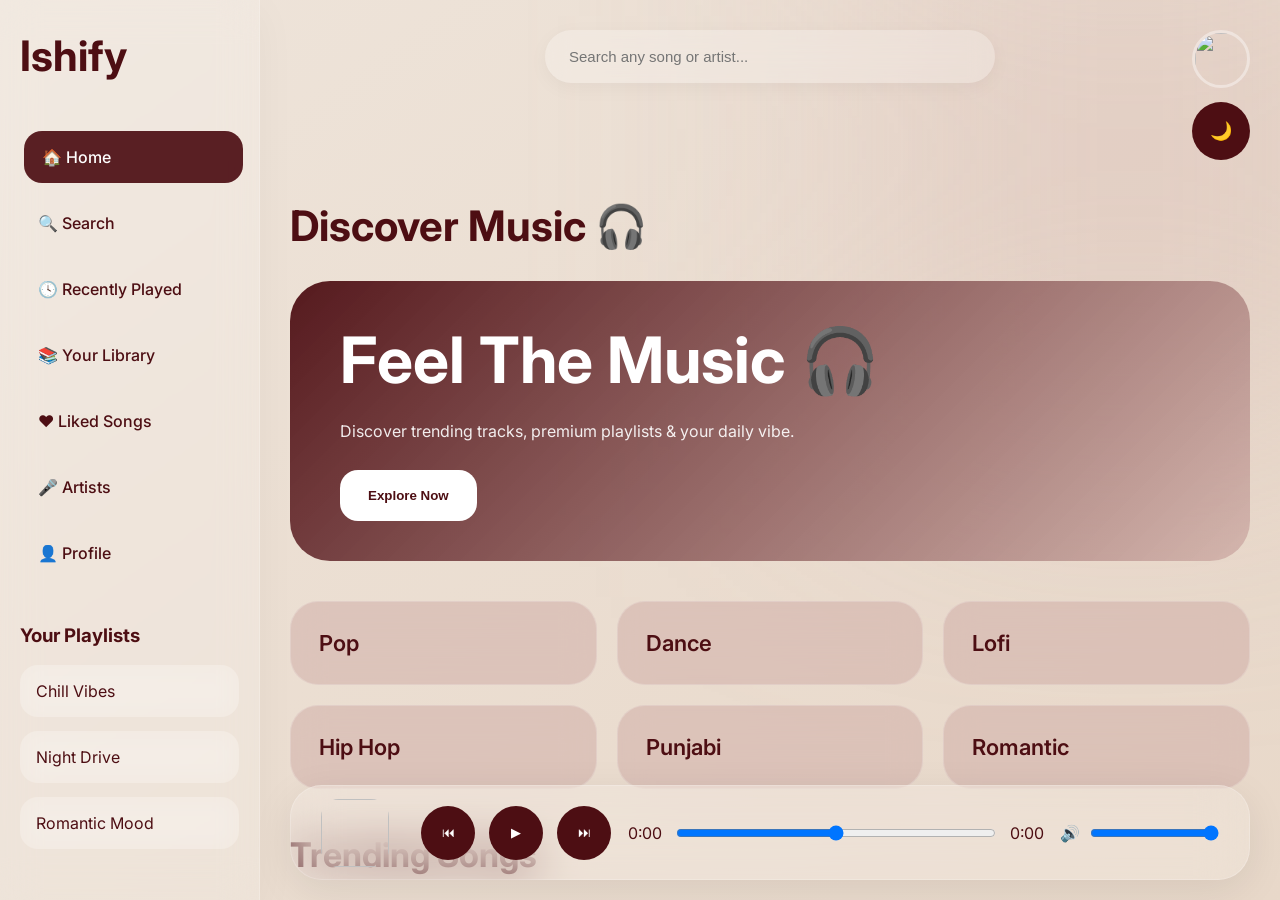
==== index.html @ 374d0b2f "Initial Commit" ====
<!DOCTYPE html>
<html lang="en">

<head>

  <meta charset="UTF-8">

  <meta name="viewport"
        content="width=device-width, initial-scale=1.0">

  <title>Ishify</title>

  <link rel="stylesheet" href="style.css">

  <link rel="preconnect"
        href="https://fonts.googleapis.com">

  <link href="https://fonts.googleapis.com/css2?family=Inter:wght@300;400;500;600;700&display=swap"
        rel="stylesheet">

</head>

<body>

<div class="container">

  <!-- SIDEBAR -->

  <aside class="sidebar">

    <h1 class="logo">Ishify</h1>

    <nav>

      <ul>

        <li class="active" id="homeBtn">
          🏠 Home
        </li>

        <li id="searchBtn">
          🔍 Search
        </li>

        <li id="recentBtn">
          🕓 Recently Played
        </li>

        <li id="libraryBtn">
          📚 Your Library
        </li>

        <li id="likedBtn">
          ❤️ Liked Songs
        </li>

        <li id="artistBtn">
          🎤 Artists
        </li>

        <li id="profileBtn">
          👤 Profile
        </li>

      </ul>

    </nav>



    <!-- PLAYLISTS -->

    <div class="playlist-section">

      <h3>Your Playlists</h3>

      <div class="playlist-card">
        Chill Vibes
      </div>

      <div class="playlist-card">
        Night Drive
      </div>

      <div class="playlist-card">
        Romantic Mood
      </div>

    </div>

  </aside>



  <!-- MAIN -->

  <main class="main-content">

    <div class="topbar">



  <!-- EMPTY LEFT -->

  <div></div>



  <!-- SEARCH -->

  <div class="search-wrapper">

    <input
    type="text"
    id="searchInput"
    placeholder="Search any song or artist...">

  </div>



  <!-- RIGHT -->

  <div class="topbar-right">

    <img
    id="profileTopbar"
    src="https://images.unsplash.com/photo-1494790108377-be9c29b29330?q=80&w=1200&auto=format&fit=crop">


    <button id="themeToggle">
      🌙
    </button>

  </div>

</div>



    <!-- HOME PAGE -->

    <div id="homePage">

      <h1 class="heading">
        Discover Music 🎧
      </h1>


    <div class="hero-banner">

        <div>

            <h1>
                Feel The Music 🎧
            </h1>

            <p>
            Discover trending tracks,
            premium playlists &
            your daily vibe.
            </p>

            <button>
                Explore Now
            </button>

        </div>

    </div>
      <!-- GENRES -->

      <div class="genre-grid">

        <div class="genre-card"
        data-genre="pop">
          Pop
        </div>

        <div class="genre-card"
        data-genre="dance">
          Dance
        </div>

        <div class="genre-card"
        data-genre="lofi">
          Lofi
        </div>

        <div class="genre-card"
        data-genre="hiphop">
          Hip Hop
        </div>

        <div class="genre-card"
        data-genre="punjabi">
          Punjabi
        </div>

        <div class="genre-card"
        data-genre="romantic">
          Romantic
        </div>

      </div>



      <!-- SONGS -->

      <section id="trendingSection">

        <div class="section-title">

        <h2>Trending Songs</h2>

        </div>

        <div class="song-grid"
        id="songGrid">

        </div>

      </section>



      <!-- PODCASTS -->

      <section>

        <div class="section-title">

          <h2>Popular Podcasts</h2>

        </div>


        <div class="made-grid">

          <div class="made-card">

            <img src="https://images.unsplash.com/photo-1478737270239-2f02b77fc618?q=80&w=1200&auto=format&fit=crop">

            <h4>Tech Talks</h4>

            <p>Technology Podcast</p>

          </div>


          <div class="made-card">

            <img src="https://images.unsplash.com/photo-1493225457124-a3eb161ffa5f?q=80&w=1200&auto=format&fit=crop">

            <h4>Late Night Talks</h4>

            <p>Entertainment Podcast</p>

          </div>


          <div class="made-card">

            <img src="https://images.unsplash.com/photo-1516280440614-37939bbacd81?q=80&w=1200&auto=format&fit=crop">

            <h4>Mindset Daily</h4>

            <p>Self Growth Podcast</p>

          </div>

        </div>

      </section>



      <!-- ARTISTS -->

      <section>

        <div class="section-title">

          <h2>Popular Artists</h2>

        </div>


        <div class="made-grid">

          <div class="made-card">

            <img src="https://i.scdn.co/image/ab6761610000e5eb4293385d324db8558179afd9">

            <h4>Arijit Singh</h4>

            <p>Bollywood • Romantic</p>

          </div>


          <div class="made-card">

            <img src="https://i.scdn.co/image/ab6761610000e5eb8ae7f2aaa9817a704a87ea36">

            <h4>Shubh</h4>

            <p>Punjabi • Hip Hop</p>

          </div>


          <div class="made-card">

            <img src="https://i.scdn.co/image/ab6761610000e5eb54e3f0d10f0f7b3b6c9d4d1d">

            <h4>The Weeknd</h4>

            <p>Pop • Synthwave</p>

          </div>

        </div>

      </section>

    </div>

  </main>

</div>



<!-- PLAYER -->

<div class="player">

  <div class="song-info">

    <img id="cover">

    <div>

      <h3 id="title"></h3>

      <p id="artist"></p>

    </div>

  </div>



  <div class="controls">

    <button id="prev">
      ⏮
    </button>

    <button id="play">
      ▶
    </button>

    <button id="next">
      ⏭
    </button>

  </div>



  <div class="progress-area">

    <span id="currentTime">
      0:00
    </span>

    <input type="range"
    id="progress">

    <span id="duration">
      0:00
    </span>

  </div>



  <div class="volume-area">

    🔊

    <input
    type="range"
    id="volume"
    min="0"
    max="1"
    step="0.1"
    value="1">

  </div>

</div>



<audio id="audio"></audio>

<script src="app.js"></script>

</body>
</html>
---- style.css ----
*{
  margin:0;
  padding:0;
  box-sizing:border-box;
}

body{

  font-family:'Inter',sans-serif;
  position:relative;
  background:
  linear-gradient(
    to bottom right,
    #EEE4DA,
    #E8D8C9
  );

  color:#4D0E13;

  overflow:hidden;

}
body::before{

  content:"";

  position:fixed;

  width:500px;
  height:500px;

  background:
  rgba(205,170,164,0.35);

  filter:blur(140px);

  top:-100px;
  right:-100px;

  z-index:-1;

}



/* CONTAINER */

.container{
  display:flex;
  height:100vh;
}



/* SIDEBAR */

.sidebar{

  width:260px;

  padding:30px 20px;

  backdrop-filter:blur(18px);

  background:
  rgba(255,255,255,0.18);

  border-right:
  1px solid rgba(255,255,255,0.2);

  box-shadow:
  0 10px 40px rgba(0,0,0,0.04);

}

.logo{

  font-size:42px;

  margin-bottom:50px;

  font-weight:700;

}

.sidebar ul{
  list-style:none;
}

.sidebar li{

  padding:16px 18px;

  border-radius:18px;

  margin-bottom:14px;

  cursor:pointer;

  transition:0.35s ease;

  font-weight:500;

}

.sidebar li:hover,
.sidebar .active{

  background:
  rgba(77,14,19,0.92);

  color:white;

  transform:translateX(4px);

}



/* PLAYLISTS */

.playlist-section{

  margin-top:45px;

}

.playlist-section h3{

  margin-bottom:18px;

}

.playlist-card{

  padding:16px;

  margin-bottom:14px;

  border-radius:18px;

  cursor:pointer;

  transition:0.35s ease;

  background:
  rgba(255,255,255,0.18);

  backdrop-filter:blur(12px);

}

.playlist-card:hover{

  transform:translateY(-4px);

  background:#4D0E13;

  color:white;

}



/* MAIN */

.main-content{

  flex:1;
  scroll-behavior:smooth;
  padding:30px;

  overflow-y:auto;

  padding-bottom:140px;

}



/* TOPBAR */

/* SEARCH CENTER */

.search-wrapper{

  position:absolute;

  left:50%;

  transform:translateX(-50%);

}



/* RIGHT AREA */

.topbar-right{

  display:flex;

  flex-direction:column;

  align-items:center;

  gap:14px;

}

/* TOPBAR FIX */

.topbar{

  position:relative;

  display:flex;

  justify-content:flex-end;

  align-items:flex-start;

  margin-bottom:40px;

}

.hero-banner{

  height:280px;

  border-radius:40px;

  padding:50px;

  margin-bottom:40px;

  display:flex;

  align-items:center;

  background:
  linear-gradient(
    135deg,
    rgba(77,14,19,0.95),
    rgba(205,170,164,0.75)
  );

  color:white;

  overflow:hidden;

  position:relative;

}



.hero-banner h1{

  font-size:64px;

  margin-bottom:18px;

}



.hero-banner p{

  width:500px;

  line-height:1.8;

  opacity:0.9;

}



.hero-banner button{

  margin-top:25px;

  padding:18px 28px;

  border:none;

  border-radius:18px;

  background:white;

  color:#4D0E13;

  font-weight:600;

  cursor:pointer;

}

/* SEARCH CENTER */

.search-wrapper{

  position:absolute;

  left:50%;

  transform:translateX(-50%);

}

/* PROFILE IMAGE */

#profileTopbar{

  width:58px;

  height:58px;

  border-radius:50%;

  object-fit:cover;

  cursor:pointer;

  border:
  3px solid rgba(255,255,255,0.4);

  transition:0.3s ease;

}

#profileTopbar:hover{

  transform:scale(1.08);

}

#searchInput{

  width:450px;

  padding:18px 24px;

  border:none;

  border-radius:50px;

  outline:none;

  font-size:15px;

  backdrop-filter:blur(12px);

  background:
  rgba(255,255,255,0.25);

  box-shadow:
  0 5px 20px rgba(0,0,0,0.04);

}



/* DARK MODE BUTTON */

#themeToggle{

  width:58px;
  height:58px;

  border:none;

  border-radius:50%;

  background:#4D0E13;

  color:white;

  cursor:pointer;

  font-size:18px;

  transition:0.3s ease;

}

#themeToggle:hover{

  transform:scale(1.08);

}



/* HEADINGS */

.heading{

  margin-bottom:30px;

  font-size:42px;

}



/* GENRES */

.genre-grid{

  display:grid;

  grid-template-columns:
  repeat(3,1fr);

  gap:20px;

  margin-bottom:45px;

}

.genre-card{

  padding:28px;

  border-radius:28px;

  font-size:22px;

  font-weight:600;

  cursor:pointer;

  transition:0.35s ease;

  backdrop-filter:blur(16px);

  background:
  rgba(205,170,164,0.5);

  border:
  1px solid rgba(255,255,255,0.2);

}

.genre-card:hover{

  transform:
  translateY(-8px)
  scale(1.02);

}



/* SECTION TITLE */

.section-title{

  display:flex;

  justify-content:space-between;

  align-items:center;

  margin-bottom:25px;

}
.section-title h2{

  font-size:34px;

  font-weight:700;

}



/* SONGS */

.song-grid,
.made-grid{

  display:grid;
  overflow:hidden;
  position:relative;
  grid-template-columns:
  repeat(4,1fr);
  transition:0.4s ease;
  gap:26px;

  margin-bottom:45px;

}

.song-card,
.made-card{

  padding:16px;

  border-radius:30px;
  transform:scale(1.06);
  cursor:pointer;

  transition:0.35s ease;

  backdrop-filter:blur(16px);

  background:
  rgba(255,255,255,0.22);

  border:
  1px solid rgba(255,255,255,0.2);

  box-shadow:
  0 10px 30px rgba(0,0,0,0.04);

}

.song-card:hover,
.made-card:hover{

  transform:
  translateY(-10px)
  scale(1.02);

  box-shadow:
  0 20px 40px rgba(0,0,0,0.08);

}

.song-card img,
.made-card img{

  width:100%;

  height:240px;

  object-fit:cover;

  border-radius:22px;

}

.song-card h3,
.song-card h4,
.made-card h4{

  margin-top:16px;

  font-size:20px;

}

.song-card p,
.made-card p{

  margin-top:8px;

  color:#7A5C5F;

}



/* PLAYER */

.player{

  position:fixed;

  bottom:20px;

  left:290px;

  right:30px;

  height:95px;

  display:flex;

  align-items:center;

  justify-content:space-between;

  padding:0 30px;

  border-radius:32px;

  backdrop-filter:blur(24px);

  background:
  rgba(255,255,255,0.18);

  border:
  1px solid rgba(255,255,255,0.2);

  box-shadow:
  0 10px 40px rgba(0,0,0,0.08);

}



/* SONG INFO */

.song-info{

  display:flex;

  align-items:center;

  gap:16px;

}

.player img{

  width:68px;

  height:68px;

  border-radius:18px;

  object-fit:cover;

}



/* CONTROLS */

.controls{

  display:flex;

  align-items:center;

  gap:14px;

}

.player button{

  width:54px;

  height:54px;

  border:none;

  border-radius:50%;

  background:#4D0E13;

  color:white;

  cursor:pointer;

  transition:0.3s ease;

}

.player button:hover{

  transform:scale(1.08);

}



/* PROGRESS */

.progress-area{

  display:flex;

  align-items:center;

  gap:14px;

}

#progress{

  width:320px;

}



/* VOLUME */

.volume-area{

  display:flex;

  align-items:center;

  gap:10px;

}



/* DARK MODE */

.dark{

  background:
  linear-gradient(
    to bottom right,
    #121212,
    #1B1B1B
  );

  color:white;

}

.dark .sidebar,
.dark .song-card,
.dark .made-card,
.dark .genre-card,
.dark #searchInput{

  background:
  rgba(30,30,30,0.6);

  color:white;

}

.dark .player{

  background:
  rgba(30,30,30,0.5);

}

.dark .playlist-card{

  background:
  rgba(30,30,30,0.5);

}

.dark .song-card p,
.dark .made-card p{

  color:#C8C8C8;

}
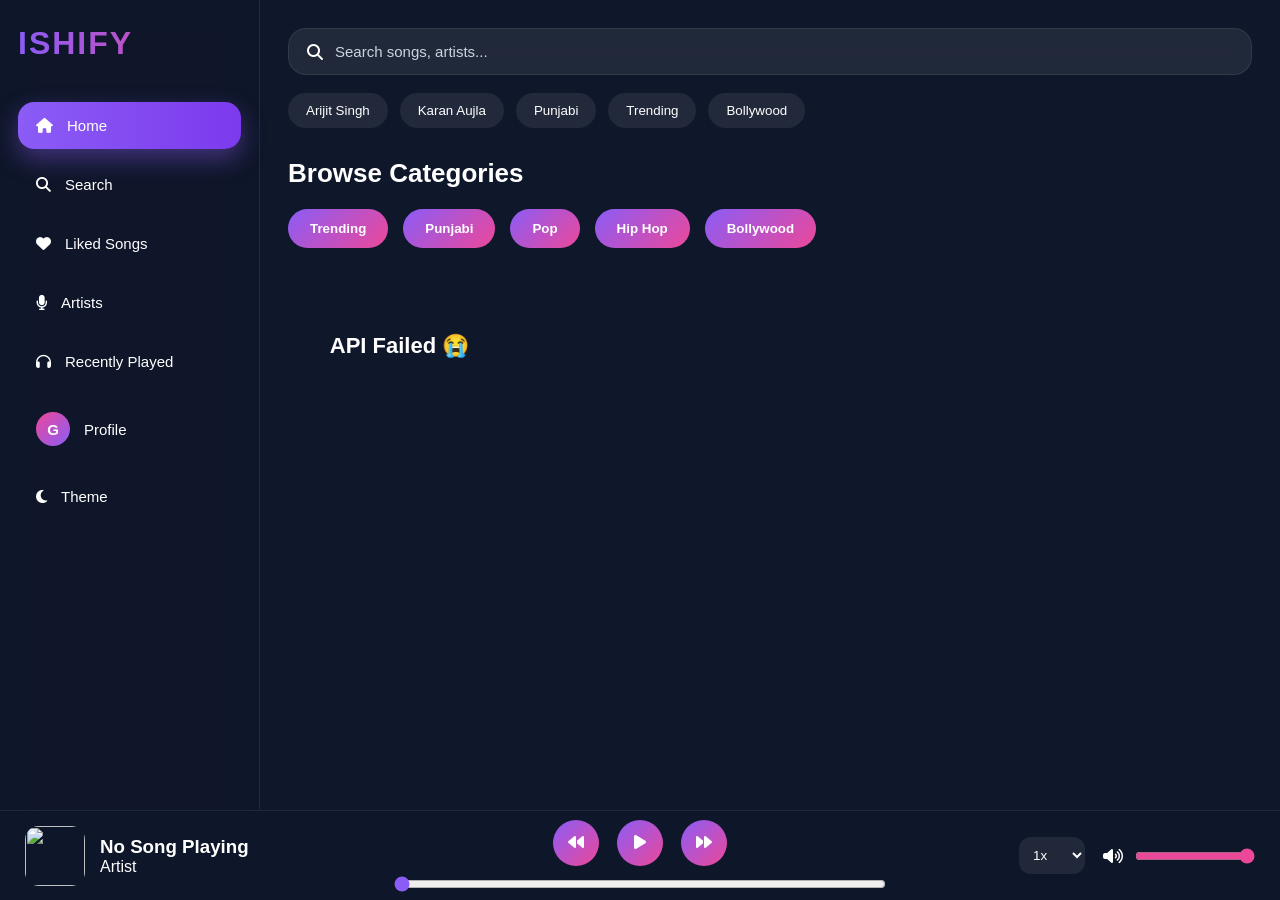
==== commit 6f6b49e6: "Updated Ishify(Music Streaming Website) Project" ====
--- a/index.html
+++ b/index.html
@@ -5,406 +5,473 @@
 
   <meta charset="UTF-8">
 
-  <meta name="viewport"
-        content="width=device-width, initial-scale=1.0">
+  <meta
+  name="viewport"
+  content="width=device-width, initial-scale=1.0"
+  >
 
   <title>Ishify</title>
 
   <link rel="stylesheet" href="style.css">
 
-  <link rel="preconnect"
-        href="https://fonts.googleapis.com">
-
-  <link href="https://fonts.googleapis.com/css2?family=Inter:wght@300;400;500;600;700&display=swap"
-        rel="stylesheet">
+  <!-- ICONS -->
+
+  <link
+  rel="stylesheet"
+  href="https://cdnjs.cloudflare.com/ajax/libs/font-awesome/6.5.1/css/all.min.css"
+  />
 
 </head>
 
 <body>
 
-<div class="container">
+<div class="app">
 
   <!-- SIDEBAR -->
 
-  <aside class="sidebar">
-
-    <h1 class="logo">Ishify</h1>
-
-    <nav>
-
-      <ul>
-
-        <li class="active" id="homeBtn">
-          🏠 Home
-        </li>
-
-        <li id="searchBtn">
-          🔍 Search
-        </li>
-
-        <li id="recentBtn">
-          🕓 Recently Played
-        </li>
-
-        <li id="libraryBtn">
-          📚 Your Library
-        </li>
-
-        <li id="likedBtn">
-          ❤️ Liked Songs
-        </li>
-
-        <li id="artistBtn">
-          🎤 Artists
-        </li>
-
-        <li id="profileBtn">
-          👤 Profile
-        </li>
-
-      </ul>
-
-    </nav>
-
-
-
-    <!-- PLAYLISTS -->
-
-    <div class="playlist-section">
-
-      <h3>Your Playlists</h3>
-
-      <div class="playlist-card">
-        Chill Vibes
-      </div>
-
-      <div class="playlist-card">
-        Night Drive
-      </div>
-
-      <div class="playlist-card">
-        Romantic Mood
-      </div>
-
-    </div>
-
-  </aside>
-
-
-
-  <!-- MAIN -->
-
-  <main class="main-content">
-
-    <div class="topbar">
-
-
-
-  <!-- EMPTY LEFT -->
-
-  <div></div>
-
-
-
-  <!-- SEARCH -->
-
-  <div class="search-wrapper">
-
-    <input
-    type="text"
-    id="searchInput"
-    placeholder="Search any song or artist...">
+  <div class="sidebar">
+
+    <div class="logo-section">
+
+      <h1 class="logo">
+        ISHIFY
+      </h1>
+
+    </div>
+
+    <ul class="sidebar-menu">
+
+      <li class="active" id="homeBtn">
+
+        <i class="fa-solid fa-house"></i>
+
+        <span>Home</span>
+
+      </li>
+
+      <li id="searchBtn">
+
+        <i class="fa-solid fa-magnifying-glass"></i>
+
+        <span>Search</span>
+
+      </li>
+
+      <li id="likedBtn">
+
+        <i class="fa-solid fa-heart"></i>
+
+        <span>Liked Songs</span>
+
+      </li>
+
+      <li id="artistBtn">
+
+        <i class="fa-solid fa-microphone"></i>
+
+        <span>Artists</span>
+
+      </li>
+      <li id="recentBtn">
+
+        <i class="fa-solid fa-headphones"></i>
+
+        <span>Recently Played</span>
+
+      </li>
+
+      <li id="profileBtn">
+
+        <div class="profile-circle">
+          G
+        </div>
+
+        <span>Profile</span>
+
+      </li>
+      <li id="themeBtn">
+
+         <div class="theme-circle">
+
+         <i class="fa-solid fa-moon"></i>
+
+        </div>
+
+  <span>
+    Theme
+  </span>
+
+</li>
+
+    </ul>
 
   </div>
 
-
-
-  <!-- RIGHT -->
-
-  <div class="topbar-right">
+  <!-- MAIN CONTENT -->
+
+  <div class="main-content">
+
+    <!-- TOPBAR -->
+
+    <div class="top-bar">
+
+      <div class="search-box">
+
+        <i class="fa-solid fa-magnifying-glass"></i>
+
+        <input
+        type="text"
+        id="searchInput"
+        placeholder="Search songs, artists..."
+        >
+
+      </div>
+
+      <!-- RELATED SEARCHES -->
+
+      <div class="related-searches">
+
+        <button>
+          Arijit Singh
+        </button>
+
+        <button>
+          Karan Aujla
+        </button>
+
+        <button>
+          Punjabi
+        </button>
+
+        <button>
+          Trending
+        </button>
+
+        <button>
+          Bollywood
+        </button>
+
+      </div>
+
+    </div>
+
+    <!-- HOME PAGE -->
+
+    <div id="homePage">
+
+      <!-- GENRES -->
+
+      <div class="genre-section">
+
+        <h2>
+          Browse Categories
+        </h2>
+
+        <div class="genre-buttons">
+
+          <button
+          class="genre-btn"
+          data-query="trending"
+          >
+          Trending
+          </button>
+
+          <button
+          class="genre-btn"
+          data-query="punjabi"
+          >
+          Punjabi
+          </button>
+
+          <button
+          class="genre-btn"
+          data-query="pop"
+          >
+          Pop
+          </button>
+
+          <button
+          class="genre-btn"
+          data-query="hip hop"
+          >
+          Hip Hop
+          </button>
+
+          <button
+          class="genre-btn"
+          data-query="bollywood"
+          >
+          Bollywood
+          </button>
+
+        </div>
+
+      </div>
+
+      <!-- SONG GRID -->
+
+      <div
+      id="songGrid"
+      class="song-grid"
+      >
+
+      </div>
+
+    </div>
+
+    <!-- ARTIST PAGE -->
+
+    <div
+    id="artistPage"
+    class="artist-page"
+    >
+
+      <div class="page-header">
+
+        <h1>
+          Popular Artists
+        </h1>
+
+        <p>
+          Explore your favorite artists
+        </p>
+
+      </div>
+
+      <div class="artist-grid">
+
+        <!-- ARTIST CARD -->
+
+        <div class="artist-card">
+
+          <img
+          src="https://i.scdn.co/image/ab6761610000e5ebfc043bea91ac91c222d235c9"
+          >
+
+          <h3>
+            Arijit Singh
+          </h3>
+
+        </div>
+
+        <div class="artist-card">
+
+          <img
+          src="https://i.scdn.co/image/ab6761610000e5eb2f8f5f3e89e3297d482ca392"
+          >
+
+          <h3>
+            Neha Kakkar
+          </h3>
+
+        </div>
+
+        <div class="artist-card">
+
+          <img
+          src="https://i.scdn.co/image/ab6761610000e5eb7e2b4dbb6c42fbaa2af9c8eb"
+          >
+
+          <h3>
+            Karan Aujla
+          </h3>
+
+        </div>
+
+        <div class="artist-card">
+
+          <img
+          src="https://i.scdn.co/image/ab6761610000e5eb13d8d6f7f9b3b39c8c3f9d2"
+          >
+
+          <h3>
+            Shubh
+          </h3>
+
+        </div>
+
+        <div class="artist-card">
+
+          <img
+          src="https://i.scdn.co/image/ab6761610000e5eb6f0da318cc031ee332ed9f2e"
+          >
+
+          <h3>
+            Sidhu Moosewala
+          </h3>
+
+        </div>
+
+        <div class="artist-card">
+
+          <img
+          src="https://i.scdn.co/image/ab6761610000e5eb9b0f43e2d3b2eb6f3abde3f5"
+          >
+
+          <h3>
+            AP Dhillon
+          </h3>
+
+        </div>
+
+        <div class="artist-card">
+
+          <img
+          src="https://i.scdn.co/image/ab6761610000e5eb61c6f3d2cb90e1c13c4c327f"
+          >
+
+          <h3>
+            Diljit Dosanjh
+          </h3>
+
+        </div>
+
+        <div class="artist-card">
+
+          <img
+          src="https://i.scdn.co/image/ab6761610000e5eb9dcafd3e0e3ff9f2e0dbffa2"
+          >
+
+          <h3>
+            Yo Yo Honey Singh
+          </h3>
+
+        </div>
+
+        <div class="artist-card">
+
+          <img
+          src="https://i.scdn.co/image/ab6761610000e5ebf24df52c4f1c8fd5e7ed661f"
+          >
+
+          <h3>
+            KK
+          </h3>
+
+        </div>
+
+        <div class="artist-card">
+
+          <img
+          src="https://i.scdn.co/image/ab6761610000e5ebbc7db8f5a2d73d4b6d2a4449"
+          >
+
+          <h3>
+            Atif Aslam
+          </h3>
+
+        </div>
+
+      </div>
+
+    </div>
+
+  </div>
+
+</div>
+
+<!-- MUSIC PLAYER -->
+
+<div class="music-player">
+
+  <!-- LEFT -->
+
+  <div class="player-left">
 
     <img
-    id="profileTopbar"
-    src="https://images.unsplash.com/photo-1494790108377-be9c29b29330?q=80&w=1200&auto=format&fit=crop">
-
-
-    <button id="themeToggle">
-      🌙
-    </button>
+    id="cover"
+    src="https://via.placeholder.com/60"
+    >
+
+    <div>
+
+      <h3 id="title">
+        No Song Playing
+      </h3>
+
+      <p id="artist">
+        Artist
+      </p>
+
+    </div>
 
   </div>
 
-</div>
-
-
-
-    <!-- HOME PAGE -->
-
-    <div id="homePage">
-
-      <h1 class="heading">
-        Discover Music 🎧
-      </h1>
-
-
-    <div class="hero-banner">
-
-        <div>
-
-            <h1>
-                Feel The Music 🎧
-            </h1>
-
-            <p>
-            Discover trending tracks,
-            premium playlists &
-            your daily vibe.
-            </p>
-
-            <button>
-                Explore Now
-            </button>
-
-        </div>
-
-    </div>
-      <!-- GENRES -->
-
-      <div class="genre-grid">
-
-        <div class="genre-card"
-        data-genre="pop">
-          Pop
-        </div>
-
-        <div class="genre-card"
-        data-genre="dance">
-          Dance
-        </div>
-
-        <div class="genre-card"
-        data-genre="lofi">
-          Lofi
-        </div>
-
-        <div class="genre-card"
-        data-genre="hiphop">
-          Hip Hop
-        </div>
-
-        <div class="genre-card"
-        data-genre="punjabi">
-          Punjabi
-        </div>
-
-        <div class="genre-card"
-        data-genre="romantic">
-          Romantic
-        </div>
-
-      </div>
-
-
-
-      <!-- SONGS -->
-
-      <section id="trendingSection">
-
-        <div class="section-title">
-
-        <h2>Trending Songs</h2>
-
-        </div>
-
-        <div class="song-grid"
-        id="songGrid">
-
-        </div>
-
-      </section>
-
-
-
-      <!-- PODCASTS -->
-
-      <section>
-
-        <div class="section-title">
-
-          <h2>Popular Podcasts</h2>
-
-        </div>
-
-
-        <div class="made-grid">
-
-          <div class="made-card">
-
-            <img src="https://images.unsplash.com/photo-1478737270239-2f02b77fc618?q=80&w=1200&auto=format&fit=crop">
-
-            <h4>Tech Talks</h4>
-
-            <p>Technology Podcast</p>
-
-          </div>
-
-
-          <div class="made-card">
-
-            <img src="https://images.unsplash.com/photo-1493225457124-a3eb161ffa5f?q=80&w=1200&auto=format&fit=crop">
-
-            <h4>Late Night Talks</h4>
-
-            <p>Entertainment Podcast</p>
-
-          </div>
-
-
-          <div class="made-card">
-
-            <img src="https://images.unsplash.com/photo-1516280440614-37939bbacd81?q=80&w=1200&auto=format&fit=crop">
-
-            <h4>Mindset Daily</h4>
-
-            <p>Self Growth Podcast</p>
-
-          </div>
-
-        </div>
-
-      </section>
-
-
-
-      <!-- ARTISTS -->
-
-      <section>
-
-        <div class="section-title">
-
-          <h2>Popular Artists</h2>
-
-        </div>
-
-
-        <div class="made-grid">
-
-          <div class="made-card">
-
-            <img src="https://i.scdn.co/image/ab6761610000e5eb4293385d324db8558179afd9">
-
-            <h4>Arijit Singh</h4>
-
-            <p>Bollywood • Romantic</p>
-
-          </div>
-
-
-          <div class="made-card">
-
-            <img src="https://i.scdn.co/image/ab6761610000e5eb8ae7f2aaa9817a704a87ea36">
-
-            <h4>Shubh</h4>
-
-            <p>Punjabi • Hip Hop</p>
-
-          </div>
-
-
-          <div class="made-card">
-
-            <img src="https://i.scdn.co/image/ab6761610000e5eb54e3f0d10f0f7b3b6c9d4d1d">
-
-            <h4>The Weeknd</h4>
-
-            <p>Pop • Synthwave</p>
-
-          </div>
-
-        </div>
-
-      </section>
-
-    </div>
-
-  </main>
-
-</div>
-
-
-
-<!-- PLAYER -->
-
-<div class="player">
-
-  <div class="song-info">
-
-    <img id="cover">
-
-    <div>
-
-      <h3 id="title"></h3>
-
-      <p id="artist"></p>
-
-    </div>
-
-  </div>
-
-
-
-  <div class="controls">
-
-    <button id="prev">
-      ⏮
-    </button>
-
-    <button id="play">
-      ▶
-    </button>
-
-    <button id="next">
-      ⏭
-    </button>
-
-  </div>
-
-
-
-  <div class="progress-area">
-
-    <span id="currentTime">
-      0:00
-    </span>
-
-    <input type="range"
-    id="progress">
-
-    <span id="duration">
-      0:00
-    </span>
-
-  </div>
-
-
-
-  <div class="volume-area">
-
-    🔊
+  <!-- CENTER -->
+
+  <div class="player-center">
+
+    <div class="controls">
+
+      <button id="prev">
+
+        <i class="fa-solid fa-backward"></i>
+
+      </button>
+
+      <button id="play">
+
+        <i class="fa-solid fa-play"></i>
+
+      </button>
+
+      <button id="next">
+
+        <i class="fa-solid fa-forward"></i>
+
+      </button>
+
+    </div>
 
     <input
     type="range"
-    id="volume"
-    min="0"
-    max="1"
-    step="0.1"
-    value="1">
+    id="progress"
+    value="0"
+    >
 
   </div>
 
+  <!-- RIGHT -->
+
+  <div class="player-right">
+
+    <select id="speed">
+
+      <option value="0.5">
+        0.5x
+      </option>
+
+      <option value="1" selected>
+        1x
+      </option>
+
+      <option value="1.5">
+        1.5x
+      </option>
+
+      <option value="2">
+        2x
+      </option>
+
+    </select>
+
+    <div class="volume-box">
+
+      <i class="fa-solid fa-volume-high"></i>
+
+      <input
+      type="range"
+      id="volume"
+      min="0"
+      max="100"
+      value="100"
+      >
+
+    </div>
+
+  </div>
+
 </div>
-
-
 
 <audio id="audio"></audio>
 
--- a/style.css
+++ b/style.css
@@ -2,752 +2,829 @@
   margin:0;
   padding:0;
   box-sizing:border-box;
+  font-family:'Poppins',sans-serif;
 }
 
 body{
-
-  font-family:'Inter',sans-serif;
-  position:relative;
-  background:
-  linear-gradient(
-    to bottom right,
-    #EEE4DA,
-    #E8D8C9
-  );
-
-  color:#4D0E13;
+  background:
+  linear-gradient(
+  135deg,
+  #0f172a,
+  #111827,
+  #1e1b4b
+  );
+
+  color:white;
 
   overflow:hidden;
-
-}
-body::before{
-
-  content:"";
-
-  position:fixed;
-
-  width:500px;
-  height:500px;
-
-  background:
-  rgba(205,170,164,0.35);
-
-  filter:blur(140px);
-
-  top:-100px;
-  right:-100px;
-
-  z-index:-1;
-
-}
-
-
-
-/* CONTAINER */
-
-.container{
+}
+
+/* LIGHT MODE */
+
+body.light{
+
+  background:
+  linear-gradient(
+  135deg,
+  #f8fafc,
+  #e2e8f0,
+  #dbeafe
+  );
+
+  color:#111;
+}
+
+/* APP */
+
+.app{
   display:flex;
   height:100vh;
 }
 
-
-
 /* SIDEBAR */
 
 .sidebar{
 
   width:260px;
 
-  padding:30px 20px;
+  background:
+  rgba(15,23,42,0.8);
 
   backdrop-filter:blur(18px);
 
-  background:
-  rgba(255,255,255,0.18);
-
   border-right:
-  1px solid rgba(255,255,255,0.2);
+  1px solid rgba(255,255,255,0.08);
+
+  padding:25px 18px;
+
+  display:flex;
+  flex-direction:column;
+}
+
+.logo{
+
+  font-size:32px;
+
+  font-weight:700;
+
+  letter-spacing:2px;
+
+  margin-bottom:40px;
+
+  background:
+  linear-gradient(
+  90deg,
+  #8b5cf6,
+  #ec4899
+  );
+
+  -webkit-background-clip:text;
+
+  -webkit-text-fill-color:transparent;
+}
+
+.sidebar-menu{
+  list-style:none;
+}
+
+.sidebar-menu li{
+
+  display:flex;
+
+  align-items:center;
+
+  gap:14px;
+
+  padding:15px 18px;
+
+  margin-bottom:12px;
+
+  border-radius:16px;
+
+  cursor:pointer;
+
+  transition:0.3s;
+
+  font-size:15px;
+
+  font-weight:500;
+}
+
+.sidebar-menu li:hover{
+
+  background:
+  rgba(139,92,246,0.2);
+
+  transform:translateX(5px);
+}
+
+.sidebar-menu .active{
+
+  background:
+  linear-gradient(
+  90deg,
+  #8b5cf6,
+  #7c3aed
+  );
 
   box-shadow:
-  0 10px 40px rgba(0,0,0,0.04);
-
-}
-
-.logo{
-
-  font-size:42px;
-
-  margin-bottom:50px;
-
-  font-weight:700;
-
-}
-
-.sidebar ul{
-  list-style:none;
-}
-
-.sidebar li{
-
-  padding:16px 18px;
+  0 10px 25px
+  rgba(139,92,246,0.4);
+}
+
+/* PROFILE */
+
+.profile-circle{
+
+  width:34px;
+
+  height:34px;
+
+  border-radius:50%;
+
+  background:
+  linear-gradient(
+  135deg,
+  #ec4899,
+  #8b5cf6
+  );
+
+  display:flex;
+
+  align-items:center;
+
+  justify-content:center;
+
+  font-weight:bold;
+}
+
+/* MAIN */
+
+.main-content{
+
+  flex:1;
+
+  padding:28px;
+
+  overflow-y:auto;
+}
+
+/* SEARCH */
+
+.top-bar{
+  margin-bottom:30px;
+}
+
+.search-box{
+
+  background:
+  rgba(255,255,255,0.08);
+
+  border:
+  1px solid rgba(255,255,255,0.08);
 
   border-radius:18px;
 
-  margin-bottom:14px;
+  padding:14px 18px;
+
+  display:flex;
+
+  align-items:center;
+
+  gap:12px;
+
+  backdrop-filter:blur(10px);
+}
+
+.search-box input{
+
+  width:100%;
+
+  background:none;
+
+  border:none;
+
+  outline:none;
+
+  color:white;
+
+  font-size:15px;
+}
+
+.search-box input::placeholder{
+  color:#cbd5e1;
+}
+
+/* RELATED */
+
+.related-searches{
+
+  display:flex;
+
+  gap:12px;
+
+  margin-top:18px;
+
+  flex-wrap:wrap;
+}
+
+.related-searches button{
+
+  border:none;
+
+  padding:10px 18px;
+
+  border-radius:30px;
+
+  background:
+  rgba(255,255,255,0.08);
+
+  color:white;
 
   cursor:pointer;
 
-  transition:0.35s ease;
-
-  font-weight:500;
-
-}
-
-.sidebar li:hover,
-.sidebar .active{
-
-  background:
-  rgba(77,14,19,0.92);
+  transition:0.3s;
+}
+
+.related-searches button:hover{
+
+  background:
+  linear-gradient(
+  90deg,
+  #8b5cf6,
+  #ec4899
+  );
+
+  transform:scale(1.05);
+}
+
+/* GENRES */
+
+.genre-section h2{
+
+  margin-bottom:20px;
+
+  font-size:26px;
+}
+
+.genre-buttons{
+
+  display:flex;
+
+  gap:15px;
+
+  margin-bottom:35px;
+
+  flex-wrap:wrap;
+}
+
+.genre-btn{
+
+  border:none;
+
+  padding:12px 22px;
+
+  border-radius:30px;
+
+  background:
+  linear-gradient(
+  135deg,
+  #8b5cf6,
+  #ec4899
+  );
 
   color:white;
 
-  transform:translateX(4px);
-
-}
-
-
-
-/* PLAYLISTS */
-
-.playlist-section{
-
-  margin-top:45px;
-
-}
-
-.playlist-section h3{
-
-  margin-bottom:18px;
-
-}
-
-.playlist-card{
-
-  padding:16px;
-
-  margin-bottom:14px;
-
-  border-radius:18px;
+  font-weight:600;
 
   cursor:pointer;
 
-  transition:0.35s ease;
-
-  background:
-  rgba(255,255,255,0.18);
-
-  backdrop-filter:blur(12px);
-
-}
-
-.playlist-card:hover{
-
-  transform:translateY(-4px);
-
-  background:#4D0E13;
-
-  color:white;
-
-}
-
-
-
-/* MAIN */
-
-.main-content{
-
-  flex:1;
-  scroll-behavior:smooth;
-  padding:30px;
-
-  overflow-y:auto;
-
-  padding-bottom:140px;
-
-}
-
-
-
-/* TOPBAR */
-
-/* SEARCH CENTER */
-
-.search-wrapper{
-
-  position:absolute;
-
-  left:50%;
-
-  transform:translateX(-50%);
-
-}
-
-
-
-/* RIGHT AREA */
-
-.topbar-right{
-
-  display:flex;
-
-  flex-direction:column;
-
-  align-items:center;
-
-  gap:14px;
-
-}
-
-/* TOPBAR FIX */
-
-.topbar{
-
-  position:relative;
-
-  display:flex;
-
-  justify-content:flex-end;
-
-  align-items:flex-start;
-
-  margin-bottom:40px;
-
-}
-
-.hero-banner{
-
-  height:280px;
-
-  border-radius:40px;
-
-  padding:50px;
-
-  margin-bottom:40px;
-
-  display:flex;
-
-  align-items:center;
-
-  background:
-  linear-gradient(
-    135deg,
-    rgba(77,14,19,0.95),
-    rgba(205,170,164,0.75)
-  );
-
-  color:white;
+  transition:0.3s;
+}
+
+.genre-btn:hover{
+
+  transform:translateY(-3px);
+
+  box-shadow:
+  0 10px 20px
+  rgba(236,72,153,0.4);
+}
+
+/* SONG GRID */
+
+.song-grid,
+.artist-grid{
+
+  display:grid;
+
+  grid-template-columns:
+  repeat(auto-fill,minmax(220px,1fr));
+
+  gap:24px;
+
+  padding-bottom:130px;
+}
+
+/* CARDS */
+
+.song-card,
+.artist-card{
+
+  background:
+  rgba(255,255,255,0.08);
+
+  border-radius:22px;
 
   overflow:hidden;
 
-  position:relative;
-
-}
-
-
-
-.hero-banner h1{
-
-  font-size:64px;
-
-  margin-bottom:18px;
-
-}
-
-
-
-.hero-banner p{
-
-  width:500px;
-
-  line-height:1.8;
-
-  opacity:0.9;
-
-}
-
-
-
-.hero-banner button{
-
-  margin-top:25px;
-
-  padding:18px 28px;
-
-  border:none;
-
-  border-radius:18px;
-
-  background:white;
-
-  color:#4D0E13;
-
-  font-weight:600;
+  padding:15px;
+
+  transition:0.3s;
 
   cursor:pointer;
 
 }
 
-/* SEARCH CENTER */
-
-.search-wrapper{
-
-  position:absolute;
-
-  left:50%;
-
-  transform:translateX(-50%);
-
-}
-
-/* PROFILE IMAGE */
-
-#profileTopbar{
-
-  width:58px;
-
-  height:58px;
-
-  border-radius:50%;
-
-  object-fit:cover;
-
-  cursor:pointer;
-
-  border:
-  3px solid rgba(255,255,255,0.4);
-
-  transition:0.3s ease;
-
-}
-
-#profileTopbar:hover{
-
-  transform:scale(1.08);
-
-}
-
-#searchInput{
-
-  width:450px;
-
-  padding:18px 24px;
-
-  border:none;
-
-  border-radius:50px;
-
-  outline:none;
-
-  font-size:15px;
-
-  backdrop-filter:blur(12px);
-
-  background:
-  rgba(255,255,255,0.25);
-
-  box-shadow:
-  0 5px 20px rgba(0,0,0,0.04);
-
-}
-
-
-
-/* DARK MODE BUTTON */
-
-#themeToggle{
-
-  width:58px;
-  height:58px;
-
-  border:none;
-
-  border-radius:50%;
-
-  background:#4D0E13;
-
-  color:white;
-
-  cursor:pointer;
-
-  font-size:18px;
-
-  transition:0.3s ease;
-
-}
-
-#themeToggle:hover{
-
-  transform:scale(1.08);
-
-}
-
-
-
-/* HEADINGS */
-
-.heading{
-
-  margin-bottom:30px;
-
-  font-size:42px;
-
-}
-
-
-
-/* GENRES */
-
-.genre-grid{
-
-  display:grid;
-
-  grid-template-columns:
-  repeat(3,1fr);
-
-  gap:20px;
-
-  margin-bottom:45px;
-
-}
-
-.genre-card{
-
-  padding:28px;
-
-  border-radius:28px;
-
-  font-size:22px;
-
-  font-weight:600;
-
-  cursor:pointer;
-
-  transition:0.35s ease;
-
-  backdrop-filter:blur(16px);
-
-  background:
-  rgba(205,170,164,0.5);
-
-  border:
-  1px solid rgba(255,255,255,0.2);
-
-}
-
-.genre-card:hover{
+.song-card:hover,
+.artist-card:hover{
 
   transform:
   translateY(-8px)
   scale(1.02);
 
-}
-
-
-
-/* SECTION TITLE */
-
-.section-title{
-
-  display:flex;
+  box-shadow:
+  0 15px 35px
+  rgba(139,92,246,0.3);
+}
+
+.song-card img,
+.artist-card img{
+
+  width:100%;
+
+  height:260px;
+
+  object-fit:cover;
+
+  border-radius:18px;
+
+  display:block;
+
+}
+
+.song-card h3,
+.artist-card h3{
+
+  font-size:18px;
+
+  margin-bottom:6px;
+}
+
+.song-card p{
+  color:#cbd5e1;
+}
+
+/* LIKE BUTTON */
+
+.like-btn{
+
+  width:100%;
+
+  margin-top:15px;
+
+  padding:12px;
+
+  border:none;
+
+  border-radius:14px;
+
+  background:
+  linear-gradient(
+  90deg,
+  #ec4899,
+  #8b5cf6
+  );
+
+  color:white;
+
+  font-weight:600;
+
+  cursor:pointer;
+
+  transition:0.3s;
+}
+
+.like-btn:hover{
+
+  transform:scale(1.03);
+}
+
+/* PLAYER */
+
+.music-player{
+
+  position:fixed;
+
+  bottom:0;
+
+  left:0;
+
+  width:100%;
+
+  height:90px;
+
+  background:
+  rgba(15,23,42,0.9);
+
+  backdrop-filter:blur(20px);
+
+  border-top:
+  1px solid rgba(255,255,255,0.08);
+
+  display:flex;
+
+  align-items:center;
 
   justify-content:space-between;
 
-  align-items:center;
-
+  padding:0 25px;
+
+  z-index:999;
+}
+
+/* LEFT */
+
+.player-left{
+
+  display:flex;
+
+  align-items:center;
+
+  gap:15px;
+
+  width:25%;
+}
+
+.player-left img{
+
+  width:60px;
+
+  height:60px;
+
+  border-radius:14px;
+
+  object-fit:cover;
+}
+
+/* CENTER */
+
+.player-center{
+
+  width:40%;
+
+  display:flex;
+
+  flex-direction:column;
+
+  align-items:center;
+
+  gap:10px;
+}
+
+.controls{
+
+  display:flex;
+
+  align-items:center;
+
+  gap:18px;
+}
+
+.controls button{
+
+  width:46px;
+
+  height:46px;
+
+  border:none;
+
+  border-radius:50%;
+
+  background:
+  linear-gradient(
+  135deg,
+  #8b5cf6,
+  #ec4899
+  );
+
+  color:white;
+
+  cursor:pointer;
+
+  font-size:16px;
+
+  transition:0.3s;
+}
+
+.controls button:hover{
+
+  transform:scale(1.1);
+}
+
+#progress{
+
+  width:100%;
+
+  accent-color:#8b5cf6;
+}
+
+/* RIGHT */
+
+.player-right{
+
+  width:25%;
+
+  display:flex;
+
+  justify-content:flex-end;
+
+  align-items:center;
+
+  gap:18px;
+}
+
+.volume-box{
+
+  display:flex;
+
+  align-items:center;
+
+  gap:12px;
+}
+
+#volume{
+
+  width:120px;
+
+  accent-color:#ec4899;
+}
+
+#speed{
+
+  padding:10px;
+
+  border:none;
+
+  border-radius:12px;
+
+  background:
+  rgba(255,255,255,0.08);
+
+  color:white;
+
+  cursor:pointer;
+}
+
+/* PAGE HEADER */
+
+.page-header{
+
+  margin-bottom:30px;
+}
+
+.page-header h1{
+
+  font-size:34px;
+
+  margin-bottom:8px;
+}
+
+.page-header p{
+  color:#cbd5e1;
+}
+
+/* LOADING */
+
+.loading{
+
+  text-align:center;
+
+  margin-top:50px;
+
+  font-size:22px;
+}
+
+/* SCROLLBAR */
+
+::-webkit-scrollbar{
+  width:8px;
+}
+
+::-webkit-scrollbar-thumb{
+
+  background:
+  linear-gradient(
+  #8b5cf6,
+  #ec4899
+  );
+
+  border-radius:10px;
+}
+
+*{
+  margin:0;
+  padding:0;
+  box-sizing:border-box;
+  font-family:sans-serif;
+}
+
+body{
+  background:#0f172a;
+  color:white;
+  min-height:100vh;
+}
+
+/* MAIN */
+
+.profile-container{
+  width:100%;
+  min-height:100vh;
+  display:flex;
+  gap:30px;
+  padding:40px;
+}
+
+/* LEFT CARD */
+
+.profile-card{
+  width:320px;
+  background:rgba(255,255,255,0.08);
+  border-radius:25px;
+  padding:35px;
+  text-align:center;
+  backdrop-filter:blur(12px);
+  height:fit-content;
+  box-shadow:0 10px 30px rgba(0,0,0,0.3);
+}
+
+/* PROFILE */
+
+.profile-circle-big{
+  width:120px;
+  height:120px;
+  border-radius:50%;
+  background:linear-gradient(
+  135deg,
+  #8B5CF6,
+  #EC4899
+  );
+  display:flex;
+  align-items:center;
+  justify-content:center;
+  font-size:45px;
+  font-weight:bold;
+  margin:auto;
   margin-bottom:25px;
-
-}
-.section-title h2{
-
-  font-size:34px;
-
-  font-weight:700;
-
-}
-
-
-
-/* SONGS */
-
-.song-grid,
-.made-grid{
-
+}
+
+.profile-card h1{
+  font-size:32px;
+  margin-bottom:10px;
+}
+
+.student{
+  color:#cbd5e1;
+  margin-bottom:25px;
+  font-size:18px;
+}
+
+/* DETAILS */
+
+.details{
+  margin-top:20px;
+  text-align:left;
+}
+
+.details p{
+  background:rgba(255,255,255,0.06);
+  padding:14px;
+  border-radius:12px;
+  margin-bottom:15px;
+  font-size:15px;
+}
+
+/* RIGHT */
+
+.about-section{
+  flex:1;
+}
+
+/* HEADINGS */
+
+.about-section h1{
+  font-size:42px;
+  margin-bottom:20px;
+}
+
+.about-text{
+  font-size:18px;
+  line-height:1.8;
+  color:#d1d5db;
+  margin-bottom:35px;
+}
+
+/* FEATURE BOX */
+
+.feature-box,
+.plans-box{
+  background:rgba(255,255,255,0.08);
+  padding:30px;
+  border-radius:25px;
+  margin-bottom:30px;
+  backdrop-filter:blur(12px);
+  box-shadow:0 10px 30px rgba(0,0,0,0.3);
+}
+
+.feature-box h2,
+.plans-box h2{
+  margin-bottom:25px;
+  font-size:28px;
+}
+
+/* FEATURES */
+
+.features,
+.plans{
   display:grid;
-  overflow:hidden;
-  position:relative;
   grid-template-columns:
-  repeat(4,1fr);
-  transition:0.4s ease;
-  gap:26px;
-
-  margin-bottom:45px;
-
-}
-
-.song-card,
-.made-card{
-
-  padding:16px;
-
-  border-radius:30px;
-  transform:scale(1.06);
-  cursor:pointer;
-
-  transition:0.35s ease;
-
-  backdrop-filter:blur(16px);
-
-  background:
-  rgba(255,255,255,0.22);
-
-  border:
-  1px solid rgba(255,255,255,0.2);
-
-  box-shadow:
-  0 10px 30px rgba(0,0,0,0.04);
-
-}
-
-.song-card:hover,
-.made-card:hover{
-
-  transform:
-  translateY(-10px)
-  scale(1.02);
-
-  box-shadow:
-  0 20px 40px rgba(0,0,0,0.08);
-
-}
-
-.song-card img,
-.made-card img{
-
+  repeat(auto-fit,minmax(220px,1fr));
+  gap:20px;
+}
+
+.feature,
+.plan{
+  background:rgba(255,255,255,0.07);
+  padding:18px;
+  border-radius:18px;
+  transition:0.3s;
+  font-size:16px;
+}
+
+.feature:hover,
+.plan:hover{
+  transform:translateY(-6px);
+  background:linear-gradient(
+  135deg,
+  #8B5CF6,
+  #EC4899
+  );
+}
+
+/* RESPONSIVE */
+
+@media(max-width:950px){
+
+.profile-container{
+  flex-direction:column;
+}
+
+.profile-card{
   width:100%;
-
-  height:240px;
-
-  object-fit:cover;
-
-  border-radius:22px;
-
-}
-
-.song-card h3,
-.song-card h4,
-.made-card h4{
-
-  margin-top:16px;
-
-  font-size:20px;
-
-}
-
-.song-card p,
-.made-card p{
-
-  margin-top:8px;
-
-  color:#7A5C5F;
-
-}
-
-
-
-/* PLAYER */
-
-.player{
-
-  position:fixed;
-
-  bottom:20px;
-
-  left:290px;
-
-  right:30px;
-
-  height:95px;
-
-  display:flex;
-
-  align-items:center;
-
-  justify-content:space-between;
-
-  padding:0 30px;
-
-  border-radius:32px;
-
-  backdrop-filter:blur(24px);
-
-  background:
-  rgba(255,255,255,0.18);
-
-  border:
-  1px solid rgba(255,255,255,0.2);
-
-  box-shadow:
-  0 10px 40px rgba(0,0,0,0.08);
-
-}
-
-
-
-/* SONG INFO */
-
-.song-info{
-
-  display:flex;
-
-  align-items:center;
-
-  gap:16px;
-
-}
-
-.player img{
-
-  width:68px;
-
-  height:68px;
-
-  border-radius:18px;
-
-  object-fit:cover;
-
-}
-
-
-
-/* CONTROLS */
-
-.controls{
-
-  display:flex;
-
-  align-items:center;
-
-  gap:14px;
-
-}
-
-.player button{
-
-  width:54px;
-
-  height:54px;
-
-  border:none;
-
-  border-radius:50%;
-
-  background:#4D0E13;
-
-  color:white;
-
-  cursor:pointer;
-
-  transition:0.3s ease;
-
-}
-
-.player button:hover{
-
-  transform:scale(1.08);
-
-}
-
-
-
-/* PROGRESS */
-
-.progress-area{
-
-  display:flex;
-
-  align-items:center;
-
-  gap:14px;
-
-}
-
-#progress{
-
-  width:320px;
-
-}
-
-
-
-/* VOLUME */
-
-.volume-area{
-
-  display:flex;
-
-  align-items:center;
-
-  gap:10px;
-
-}
-
-
-
-/* DARK MODE */
-
-.dark{
-
-  background:
-  linear-gradient(
-    to bottom right,
-    #121212,
-    #1B1B1B
-  );
-
-  color:white;
-
-}
-
-.dark .sidebar,
-.dark .song-card,
-.dark .made-card,
-.dark .genre-card,
-.dark #searchInput{
-
-  background:
-  rgba(30,30,30,0.6);
-
-  color:white;
-
-}
-
-.dark .player{
-
-  background:
-  rgba(30,30,30,0.5);
-
-}
-
-.dark .playlist-card{
-
-  background:
-  rgba(30,30,30,0.5);
-
-}
-
-.dark .song-card p,
-.dark .made-card p{
-
-  color:#C8C8C8;
-
+}
+
+}
+
+/* PREMIUM PLANS */
+
+.plans-box{
+  margin-top:40px;
+}
+
+.plans{
+  display:grid;
+  grid-template-columns:
+  repeat(auto-fit,minmax(220px,1fr));
+  gap:20px;
+}
+
+.plan{
+  background:rgba(255,255,255,0.08);
+  padding:25px;
+  border-radius:20px;
+  transition:0.3s;
+}
+
+.plan:hover{
+  background:#8B5CF6;
+  transform:translateY(-6px);
+}
+
+.plan h3{
+  margin-bottom:15px;
+}
+
+.plan p{
+  color:#ddd;
+  line-height:1.7;
 }
